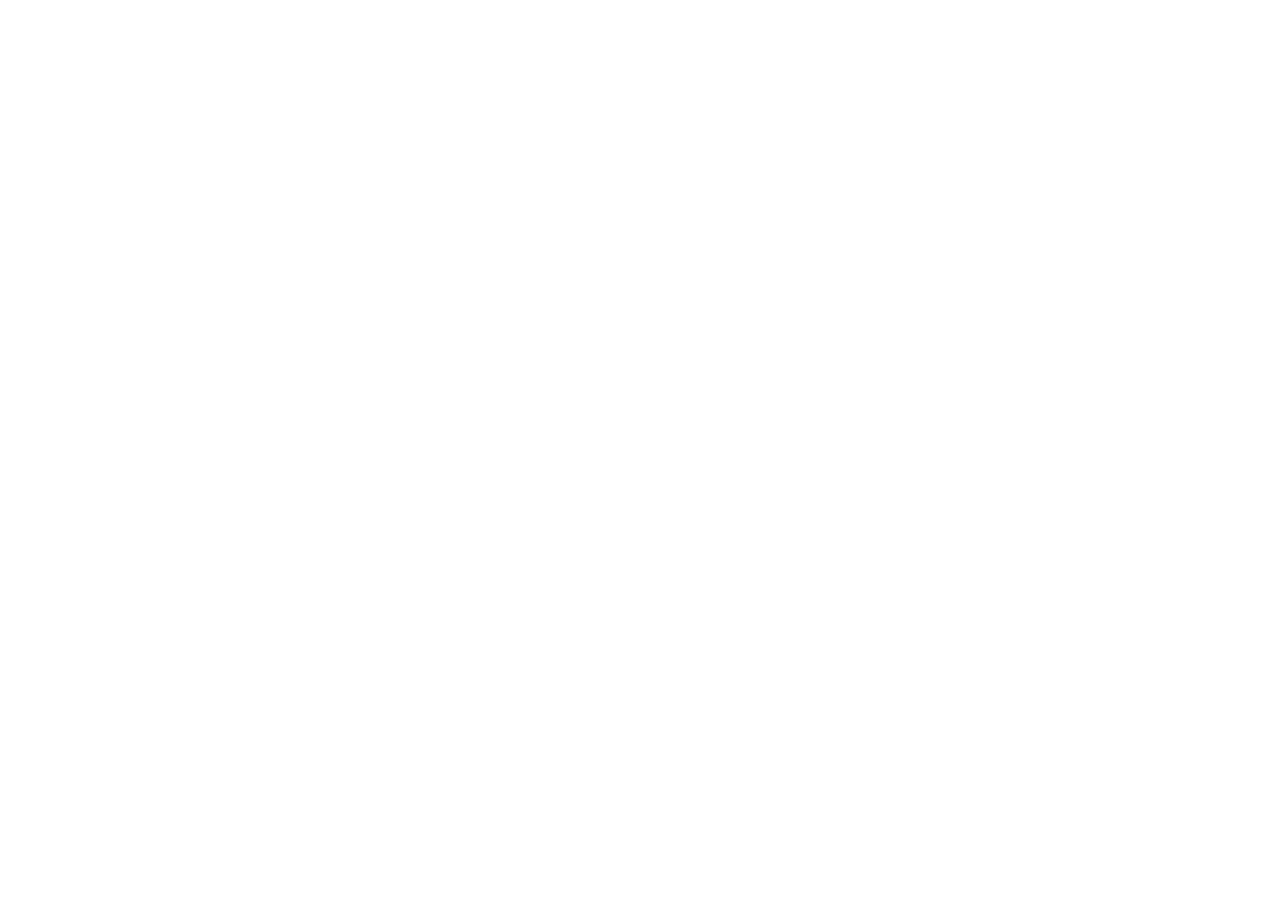
==== index.html @ 9d03cd50 "test" ====
<!DOCTYPE html>
<html>
<title>Hello Strapdown</title>

<xmp theme="united" style="display:none;">
# Markdown text goes in here

## Chapter 1

Lorem ipsum dolor sit amet, consectetur adipisicing elit, sed do eiusmod tempor incididunt ut labore
et dolore magna aliqua. 

## Chapter 2

Ut enim ad minim veniam, quis nostrud exercitation ullamco laboris nisi ut
aliquip ex ea commodo consequat. Duis aute irure dolor in reprehenderit in voluptate velit esse
cillum dolore eu fugiat nulla pariatur. Excepteur sint occaecat cupidatat non proident, sunt in
culpa qui officia deserunt mollit anim id est laborum.
</xmp>

<script src="http://strapdownjs.com/v/0.2/strapdown.js"></script>
</html>
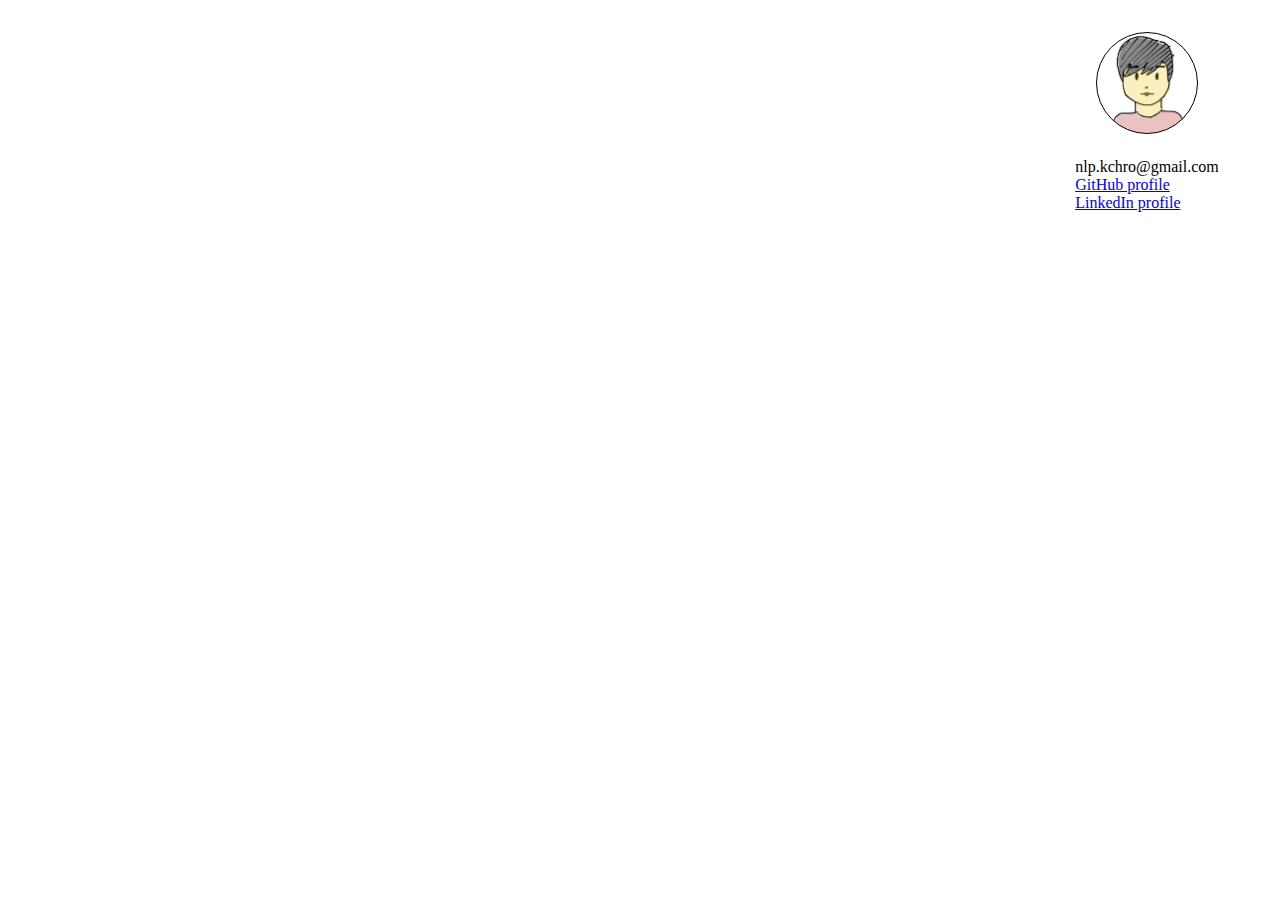
==== commit bfdb7f18: "created landing page" ====
--- a/index.html
+++ b/index.html
@@ -1,22 +1,35 @@
 <!DOCTYPE html>
-<html>
-<title>Hello Strapdown</title>
+<html lang="en">
+<head>
+  <meta charset="utf-8">
 
-<xmp theme="united" style="display:none;">
-# Markdown text goes in here
-
-## Chapter 1
-
-Lorem ipsum dolor sit amet, consectetur adipisicing elit, sed do eiusmod tempor incididunt ut labore
-et dolore magna aliqua. 
-
-## Chapter 2
-
-Ut enim ad minim veniam, quis nostrud exercitation ullamco laboris nisi ut
-aliquip ex ea commodo consequat. Duis aute irure dolor in reprehenderit in voluptate velit esse
-cillum dolore eu fugiat nulla pariatur. Excepteur sint occaecat cupidatat non proident, sunt in
-culpa qui officia deserunt mollit anim id est laborum.
-</xmp>
-
-<script src="http://strapdownjs.com/v/0.2/strapdown.js"></script>
+  <title>kchro</title>
+  <meta name="description" content="kchro_landing">
+  <meta name="author" content="kchro">
+  <link href="css/style.css" rel="stylesheet" type="text/css">
+</head>
+<body>
+  <div class="title-hero">
+  </div>
+  <div class="title-main">
+    <div class="title-content">
+    </div>
+    <div class="title-sidebar">
+      <div class="profile">
+        <div class="profile-pic">
+          <div class="profile-pic-target">
+          </div>
+        </div>
+        <div class="profile-info">
+          <div class="profile-bio"></div>
+          <div class="profile-email"></div>
+          <div class="profile-github"></div>
+          <div class="profile-linkedin"></div>
+        </div>
+      </div>
+    </div>
+  </div>
+  <script src="https://ajax.googleapis.com/ajax/libs/jquery/3.3.1/jquery.min.js"></script>
+  <script src="js/script.js"></script>
+</body>
 </html>
--- a/css/style.css
+++ b/css/style.css
@@ -0,0 +1,40 @@
+.title-hero {
+  width: 100%;
+}
+
+.title-main {
+  width: 100%;
+  display: flex;
+}
+
+.title-content {
+  width: calc(100% - 250px);
+}
+
+.title-sidebar {
+  width: 250px;
+}
+
+.profile {
+  width: 100%;
+  display: flex;
+  flex-direction: column;
+  align-items: center;
+}
+
+.profile-pic {
+  width: 150px;
+  height: 150px;
+  display: flex;
+  justify-content: center;
+  align-items: center;
+}
+
+.profile-pic-target {
+  background: url('../assets/profile.png') no-repeat center;
+  background-size: contain;
+  width: 100px;
+  height: 100px;
+  border-radius: 100px;
+  border: 1px solid black;
+}
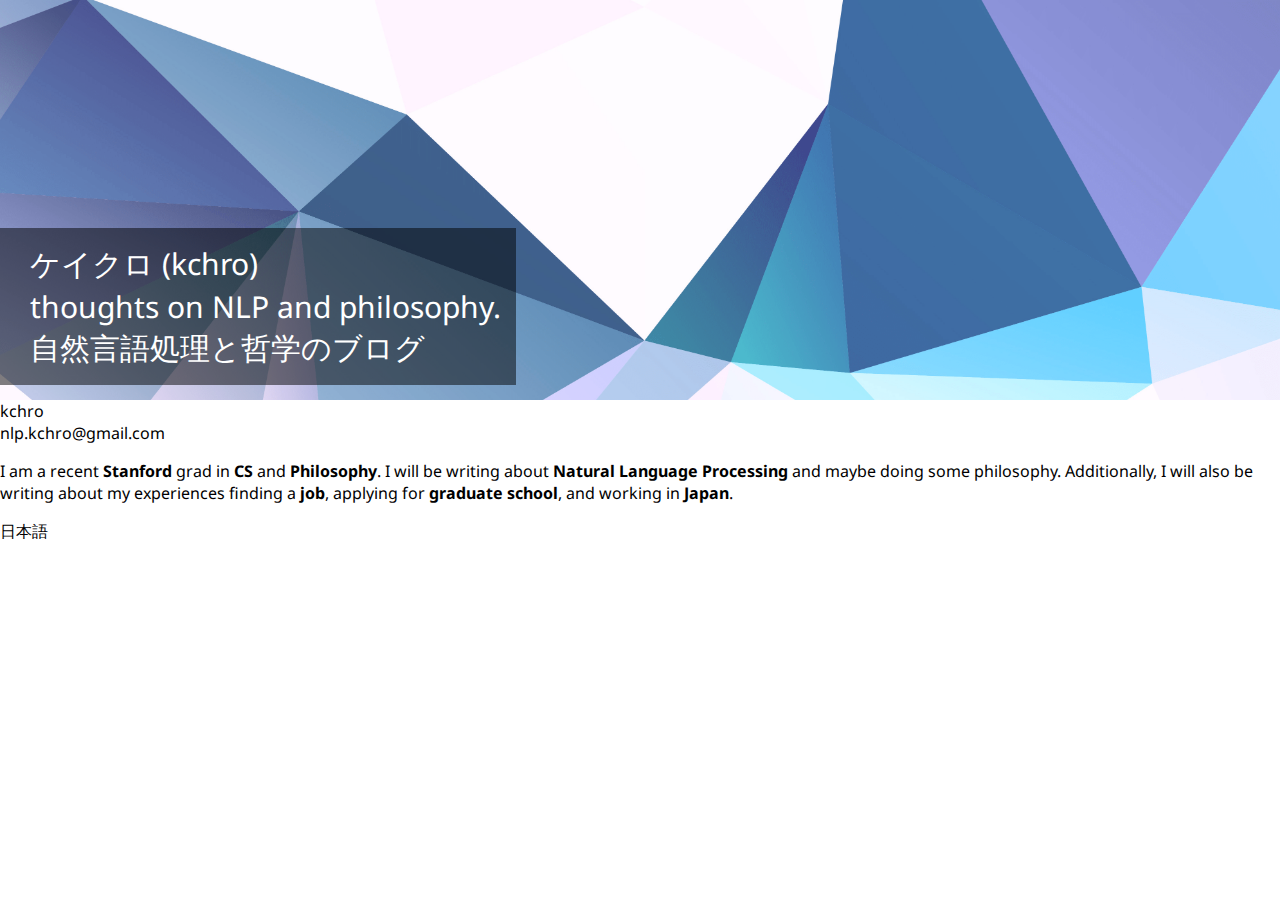
==== commit b25ccc1a: "added files, fixed up mobile-first design" ====
--- a/index.html
+++ b/index.html
@@ -6,30 +6,65 @@
   <title>kchro</title>
   <meta name="description" content="kchro_landing">
   <meta name="author" content="kchro">
+  <link href="https://fonts.googleapis.com/css?family=Noto+Sans" rel="stylesheet">
+  <link href="css/common.css" rel="stylesheet" type="text/css">
   <link href="css/style.css" rel="stylesheet" type="text/css">
 </head>
 <body>
-  <div class="title-hero">
+  <div class="hero">
+    <div class="hero-text">
+      <div class="hero-title">ケイクロ (kchro)</div>
+      <div class="hero-desc-group">
+        <div class="hero-desc">thoughts on NLP and philosophy.</div>
+        <div class="hero-desc">自然言語処理と哲学のブログ</div>
+      </div>
+    </div>
   </div>
-  <div class="title-main">
-    <div class="title-content">
-    </div>
-    <div class="title-sidebar">
-      <div class="profile">
-        <div class="profile-pic">
-          <div class="profile-pic-target">
+  <div class="container">
+    <div class="title-main">
+      <div class="title-content">
+
+      </div>
+
+      <div class="meishi">
+        <div class="meishi-container">
+          <div class="meishi-pic-wrapper">
+            <div class="meishi-pic"></div>
+            <div class="meishi-name"></div>
+            <div class="meishi-email"></div>
+            <div class="meishi-info-group">
+              <a class="meishi-github"></a>
+              <a class="meishi-linkedin"></a>
+            </div>
+          </div>
+          <div class="meishi-info">
+            <div class="meishi-bio"></div>
+            <div class="meishi-lang">
+              日本語
+            </div>
           </div>
         </div>
-        <div class="profile-info">
-          <div class="profile-bio"></div>
-          <div class="profile-email"></div>
-          <div class="profile-github"></div>
-          <div class="profile-linkedin"></div>
+      </div>
+
+
+      <div class="title-sidebar">
+        <div class="profile">
+          <div class="profile-pic">
+            <div class="profile-pic-target">
+            </div>
+          </div>
+          <div class="profile-info">
+            <div class="profile-bio"></div>
+            <div class="profile-email"></div>
+            <div class="profile-github"></div>
+            <div class="profile-linkedin"></div>
+          </div>
         </div>
       </div>
     </div>
   </div>
   <script src="https://ajax.googleapis.com/ajax/libs/jquery/3.3.1/jquery.min.js"></script>
+  <script src="lib/marked.min.js"></script>
   <script src="js/script.js"></script>
 </body>
 </html>
--- a/css/common.css
+++ b/css/common.css
@@ -0,0 +1,15 @@
+html, body {
+  width: 100%;
+  margin: 0;
+  font-family: 'Noto Sans', sans-serif;
+}
+
+.hero {
+  width: 100%;
+  background-image: url('../assets/Vecteezy_0850/Vecteezy-0850-min.png');
+  background-size: cover;
+  display: flex;
+}
+
+.container {
+}
--- a/css/style.css
+++ b/css/style.css
@@ -1,40 +1,201 @@
-.title-hero {
-  width: 100%;
-}
-
-.title-main {
-  width: 100%;
-  display: flex;
-}
-
-.title-content {
-  width: calc(100% - 250px);
-}
-
-.title-sidebar {
-  width: 250px;
-}
-
-.profile {
-  width: 100%;
-  display: flex;
-  flex-direction: column;
-  align-items: center;
-}
-
-.profile-pic {
-  width: 150px;
-  height: 150px;
-  display: flex;
-  justify-content: center;
-  align-items: center;
-}
-
-.profile-pic-target {
-  background: url('../assets/profile.png') no-repeat center;
-  background-size: contain;
-  width: 100px;
-  height: 100px;
-  border-radius: 100px;
-  border: 1px solid black;
-}
+/* Smartphones (portrait and landscape) ----------- */
+@media only screen
+and (min-device-width : 320px)
+and (max-device-width : 480px) {
+/* Styles */
+  .hero {
+    height: 300px;
+    align-items: center;
+    justify-content: center;
+  }
+
+  .hero .hero-text {
+    font-size: 50px;
+    color: black;
+    background-color: rgba(255, 255, 255, 0.50);
+    width: 100%;
+    padding: 10px;
+  }
+
+  .meishi {
+    width: 100%;
+    padding-top: 60%;
+    background-color: rgb(247, 245, 225);
+    position: relative;
+  }
+
+  .meishi .meishi-container {
+    position: absolute;
+    width: 100%;
+    height: 100%;
+    top: 0;
+    left: 0;
+
+    display: flex;
+    border-top: 1px solid black;
+    border-bottom: 1px solid black;
+  }
+
+  .meishi .meishi-pic-wrapper {
+    display: flex;
+    justify-content: flex-start;
+    align-items: center;
+    flex-direction: column;
+  }
+
+  .meishi .meishi-pic {
+    background: url('../assets/profile.png') no-repeat center;
+    background-color: white;
+    background-size: contain;
+    width: 250px;
+    height: 250px;
+    border-radius: 250px;
+    margin: 50px;
+    border: 3px solid black;
+  }
+
+  .meishi .meishi-name {
+    font-size: 50px;
+  }
+
+  .meishi .meishi-email,
+  .meishi .meishi-github,
+  .meishi .meishi-linkedin {
+    font-size: 30px;
+  }
+
+  .meishi .meishi-info {
+    display: flex;
+    flex-direction: column;
+    justify-content: space-around;
+    padding: 0px 20px;
+  }
+
+  .meishi .meishi-bio {
+    font-size: 30px;
+  }
+
+  .meishi .meishi-info-group {
+    display: flex;
+    width: 100%;
+    justify-content: space-around;
+  }
+
+  .meishi .meishi-github {
+    background-image: url('../assets/GitHub-Mark/PNG/GitHub-Mark-64px.png');
+    background-repeat: no-repeat;
+    background-position: center;
+    height: 64px;
+    width: 64px;
+    padding: 20px;
+  }
+
+  .meishi .meishi-linkedin {
+    background-image: url('../assets/linkedin_brand_package/LinkedIn [in]/Screen/2-Color/In-2C-66px-R.png');
+    /* background-size: ; */
+    background-repeat: no-repeat;
+    background-position: center;
+    height: 66px;
+    width: 66px;
+    padding: 20px;
+  }
+
+  .meishi .meishi-lang {
+    width: 100%;
+    padding-right: 20px;
+    text-align: right;
+    font-size: 40px;
+  }
+}
+
+/* Smartphones (landscape) ----------- */
+@media only screen
+and (min-width : 321px) {
+/* Styles */
+  .hero {
+    height: 500px;
+    align-items: flex-end;
+  }
+
+  .hero .hero-text {
+    font-size: 50px;
+    color: black;
+    background-color: rgba(255, 255, 255, 0.50);
+    width: 100%;
+    padding: 10px;
+  }
+
+}
+
+/* Smartphones (portrait) ----------- */
+@media only screen
+and (max-width : 320px) {
+/* Styles */
+}
+
+/* iPads (portrait and landscape) ----------- */
+@media only screen
+and (min-device-width : 768px)
+and (max-device-width : 1024px) {
+/* Styles */
+  /* .hero {
+    height: 400px;
+    align-items: flex-end;
+  } */
+}
+
+/* iPads (landscape) ----------- */
+@media only screen
+and (min-device-width : 768px)
+and (max-device-width : 1024px)
+and (orientation : landscape) {
+/* Styles */
+  /* .hero {
+    height: 400px;
+    align-items: flex-end;
+  } */
+}
+
+/* iPads (portrait) ----------- */
+@media only screen
+and (min-device-width : 768px)
+and (max-device-width : 1024px)
+and (orientation : portrait) {
+/* Styles */
+  /* .hero {
+    height: 400px;
+    align-items: flex-end;
+  } */
+}
+
+/* Desktops and laptops ----------- */
+@media only screen
+and (min-width : 1224px) {
+/* Styles */
+  .hero {
+    height: 400px;
+    align-items: flex-end;
+  }
+
+  .hero .hero-text {
+    padding: 15px 15px 15px 30px;
+    margin: 15px 0;
+    font-size: 30px;
+    color: white;
+    background-color: rgba(0, 0, 0, 0.5);
+    width: auto;
+  }
+}
+
+/* Large screens ----------- */
+@media only screen
+and (min-width : 1824px) {
+/* Styles */
+}
+
+/* iPhone 4 ----------- */
+@media
+only screen and (-webkit-min-device-pixel-ratio : 1.5),
+only screen and (min-device-pixel-ratio : 1.5) {
+/* Styles */
+}
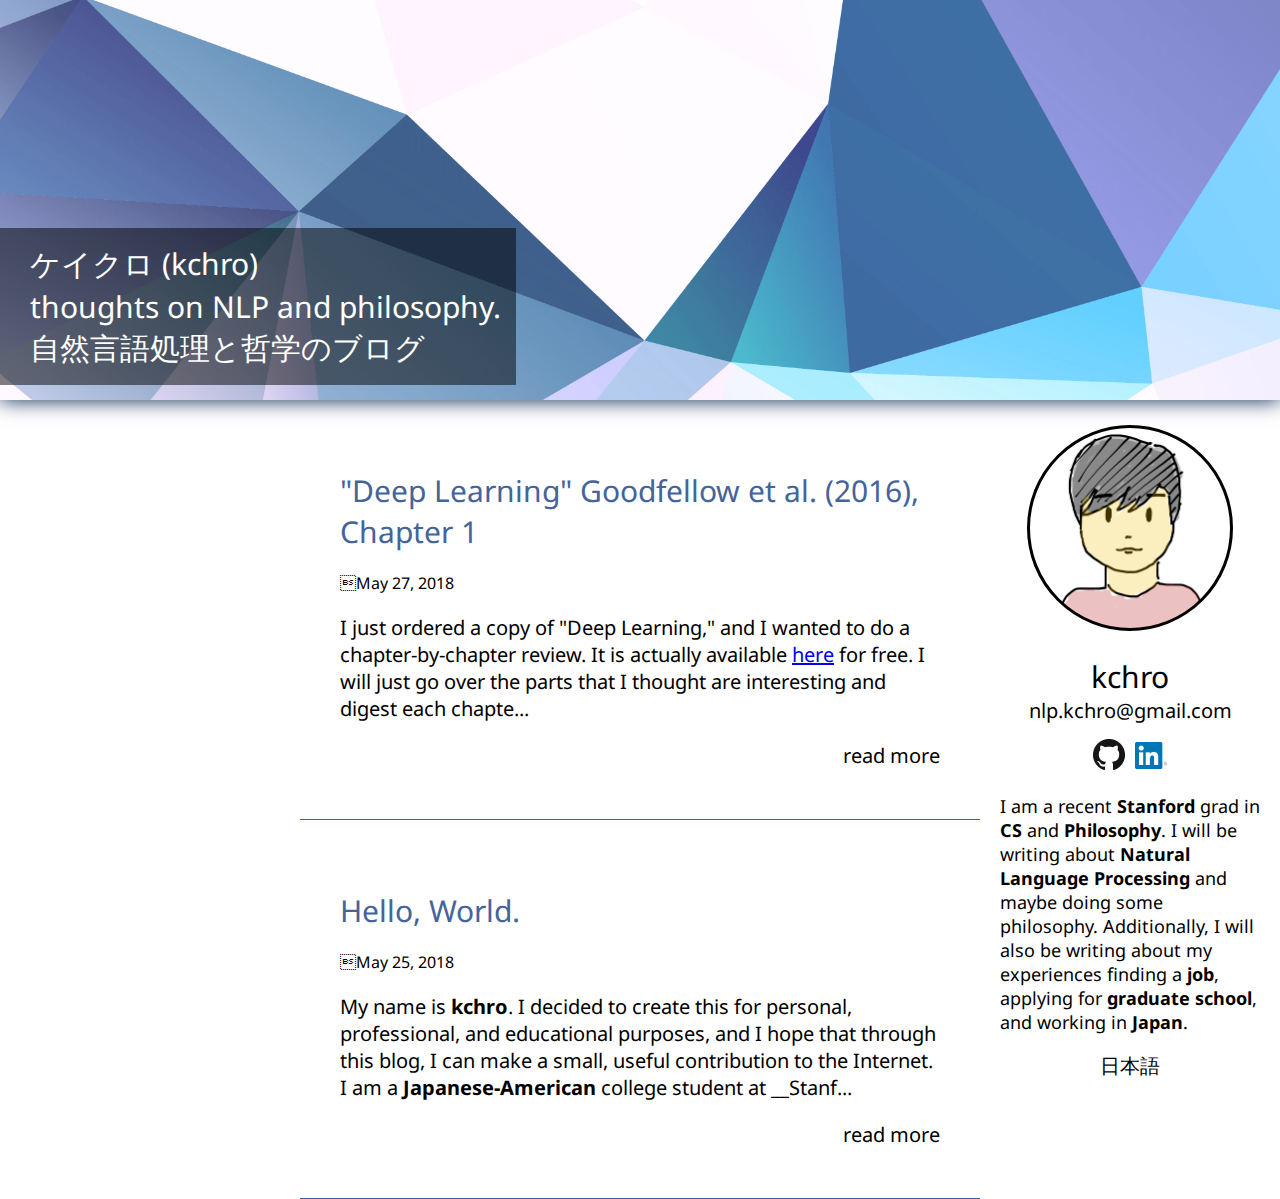
==== commit 9964d170: "added an article" ====
--- a/index.html
+++ b/index.html
@@ -23,7 +23,6 @@
   <div class="container">
     <div class="title-main">
       <div class="title-content">
-
       </div>
 
       <div class="meishi">
@@ -45,26 +44,12 @@
           </div>
         </div>
       </div>
-
-
-      <div class="title-sidebar">
-        <div class="profile">
-          <div class="profile-pic">
-            <div class="profile-pic-target">
-            </div>
-          </div>
-          <div class="profile-info">
-            <div class="profile-bio"></div>
-            <div class="profile-email"></div>
-            <div class="profile-github"></div>
-            <div class="profile-linkedin"></div>
-          </div>
-        </div>
-      </div>
     </div>
   </div>
   <script src="https://ajax.googleapis.com/ajax/libs/jquery/3.3.1/jquery.min.js"></script>
   <script src="lib/marked.min.js"></script>
   <script src="js/script.js"></script>
+  <script src="js/fileloader_helper.js"></script>
+  <script src="js/fileloader.js"></script>
 </body>
 </html>
--- a/css/style.css
+++ b/css/style.css
@@ -7,6 +7,8 @@
     height: 300px;
     align-items: center;
     justify-content: center;
+    box-shadow: 0px 0px 20px rgb(0, 34, 79);
+    z-index: 1;
   }
 
   .hero .hero-text {
@@ -103,8 +105,32 @@
   .meishi .meishi-lang {
     width: 100%;
     padding-right: 20px;
+    text-align: center;
+    font-size: 40px;
+  }
+
+  .article-card {
+    padding: 50px 20px;
+    border-bottom: 1px solid rgb(0, 34, 79);
+  }
+
+  .article-card-header {
+    font-size: 40px;
+    padding: 5px 0;
+  }
+
+  .article-card-date {
+    font-size: 12px;
     text-align: right;
-    font-size: 40px;
+  }
+
+  .article-card-preview {
+    font-size: 12px;
+  }
+
+  .article-card-readmore {
+    font-size: 12px;
+    width: 100%;
   }
 }
 
@@ -175,6 +201,9 @@
   .hero {
     height: 400px;
     align-items: flex-end;
+    box-shadow: 0px 0px 20px rgb(0, 34, 79);
+    position: relative;
+    z-index: 2;
   }
 
   .hero .hero-text {
@@ -184,6 +213,140 @@
     color: white;
     background-color: rgba(0, 0, 0, 0.5);
     width: auto;
+  }
+
+  .container {
+    padding-left: 300px;
+    padding-right: 300px;
+    position: relative;
+  }
+
+  .meishi {
+    width: 300px;
+    padding-top: 0;
+    background-color: white;
+    position: absolute;
+    top: 0;
+    right: 0;
+    z-index: 1;
+  }
+
+  .meishi .meishi-container {
+    position: static;
+    width: 100%;
+    height: auto;
+
+    display: flex;
+    flex-direction: column;
+    border: 0;
+  }
+
+  .meishi .meishi-pic-wrapper {
+    display: flex;
+    justify-content: flex-start;
+    align-items: center;
+    flex-direction: column;
+  }
+
+  .meishi .meishi-pic {
+    background: url('../assets/profile.png') no-repeat center;
+    background-color: white;
+    background-size: contain;
+    width: 200px;
+    height: 200px;
+    border-radius: 200px;
+    margin: 25px;
+    border: 3px solid black;
+  }
+
+  .meishi .meishi-name {
+    font-size: 30px;
+  }
+
+  .meishi .meishi-email,
+  .meishi .meishi-github,
+  .meishi .meishi-linkedin {
+    font-size: 20px;
+  }
+
+  .meishi .meishi-info {
+    display: flex;
+    flex-direction: column;
+    justify-content: space-around;
+    padding: 0px 20px;
+  }
+
+  .meishi .meishi-bio {
+    font-size: 18px;
+  }
+
+  .meishi .meishi-info-group {
+    display: flex;
+    width: 100%;
+    justify-content: center;
+    padding-top: 10px;
+  }
+
+  .meishi .meishi-github {
+    background-image: url('../assets/GitHub-Mark/PNG/GitHub-Mark-64px.png');
+    background-size: contain;
+    background-repeat: no-repeat;
+    background-position: center;
+    height: 32px;
+    width: 32px;
+    padding: 0px;
+    margin: 5px;
+  }
+
+  .meishi .meishi-linkedin {
+    background-image: url('../assets/linkedin_brand_package/LinkedIn [in]/Screen/2-Color/In-2C-66px-R.png');
+    background-size: contain;
+    background-repeat: no-repeat;
+    background-position: center;
+    height: 32px;
+    width: 32px;
+    padding: 0px;
+    margin: 5px;
+  }
+
+  .meishi .meishi-lang {
+    width: 100%;
+    padding: 20px;
+    text-align: center;
+    font-size: 20px;
+  }
+
+  .article-card {
+    padding: 50px 40px;
+    border-bottom: 1px solid rgb(55, 100, 159);
+    display: flex;
+    flex-direction: column;
+  }
+
+  .article-card-header {
+    color: rgb(68, 100, 154);
+    text-decoration: none;
+    font-size: 30px;
+    padding: 20px 0;
+  }
+
+  .article-card-header:hover {
+    text-decoration: underline;
+  }
+
+  .article-card-date {
+    font-size: 16px;
+    text-align: left;
+  }
+
+  .article-card-preview {
+    font-size: 20px;
+  }
+
+  .article-card-readmore {
+    font-size: 20px;
+    width: 100%;
+    text-align: right;
   }
 }
 
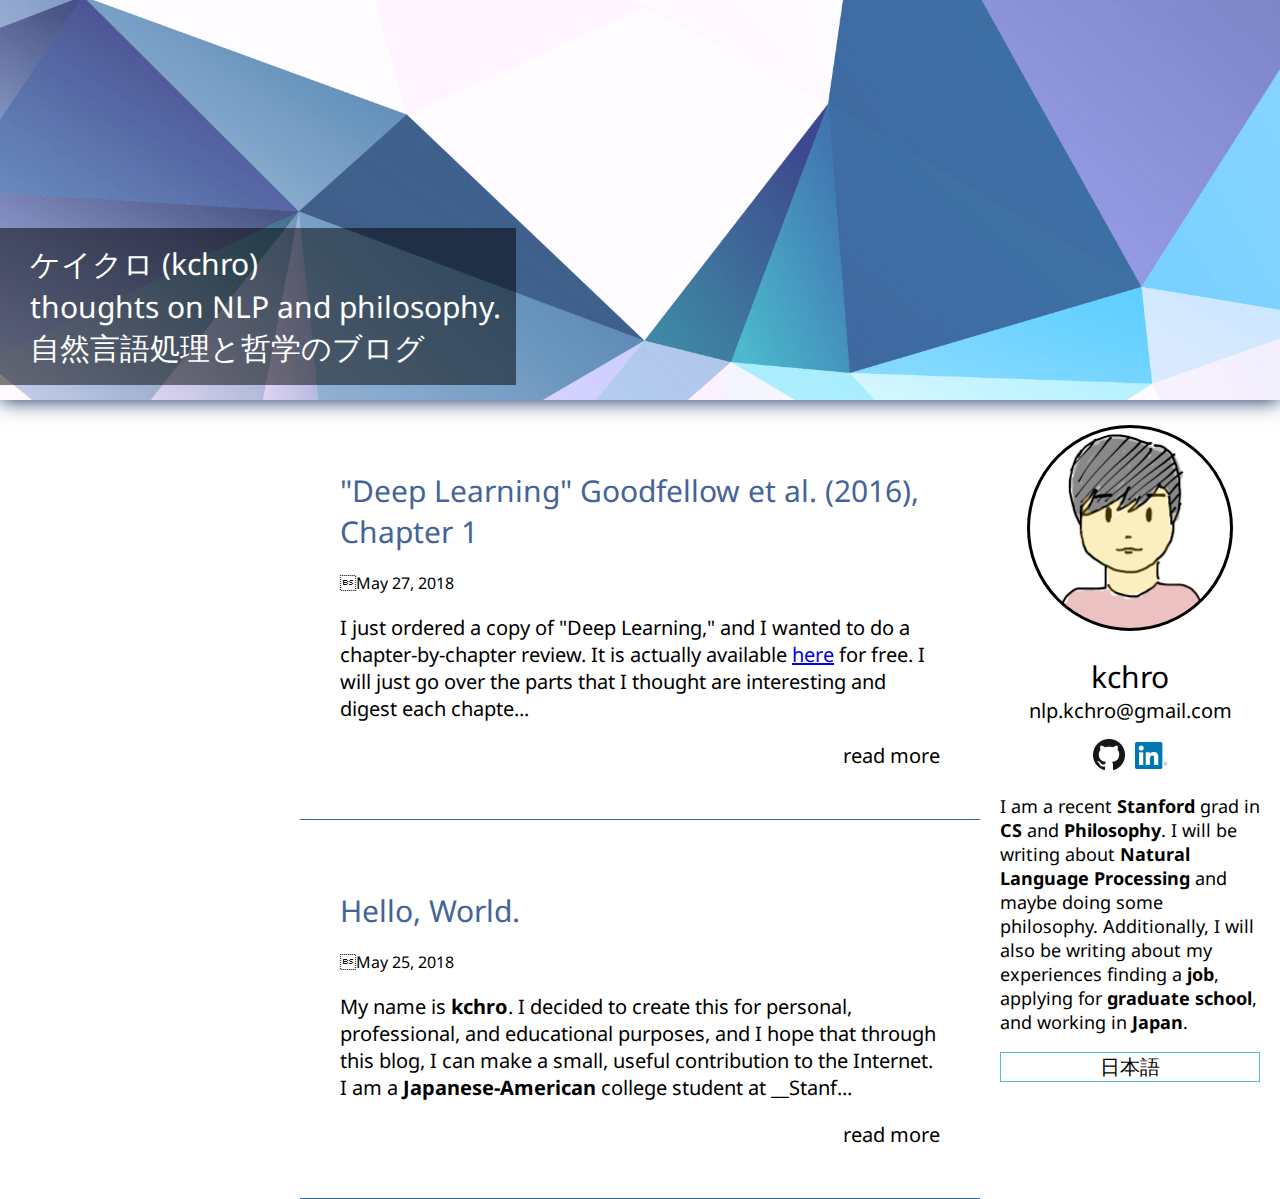
==== commit 0db5a017: "added language toggle for mobile" ====
--- a/index.html
+++ b/index.html
@@ -20,6 +20,7 @@
       </div>
     </div>
   </div>
+  <div class="lang-toggle"></div>
   <div class="container">
     <div class="title-main">
       <div class="title-content">
--- a/css/common.css
+++ b/css/common.css
@@ -11,5 +11,7 @@
   display: flex;
 }
 
-.container {
+.article-card-header {
+  color: rgb(68, 100, 154);
+  text-decoration: none;
 }
--- a/css/style.css
+++ b/css/style.css
@@ -17,6 +17,18 @@
     background-color: rgba(255, 255, 255, 0.50);
     width: 100%;
     padding: 10px;
+  }
+
+  .lang-toggle {
+    height: 100px;
+    font-size: 50px;
+    padding: 0 20px;
+    background-color: rgb(247, 245, 225);
+    display: flex;
+    justify-content: flex-end;
+    align-items: center;
+    border-top: 1px solid rgb(139, 139, 139);
+    border-bottom: 1px solid rgb(139, 139, 139);
   }
 
   .meishi {
@@ -215,6 +227,10 @@
     width: auto;
   }
 
+  .lang-toggle {
+    display: none;
+  }
+
   .container {
     padding-left: 300px;
     padding-right: 300px;
@@ -314,6 +330,7 @@
     padding: 20px;
     text-align: center;
     font-size: 20px;
+    border: 1px solid rgb(84, 189, 212);
   }
 
   .article-card {
@@ -324,8 +341,6 @@
   }
 
   .article-card-header {
-    color: rgb(68, 100, 154);
-    text-decoration: none;
     font-size: 30px;
     padding: 20px 0;
   }
